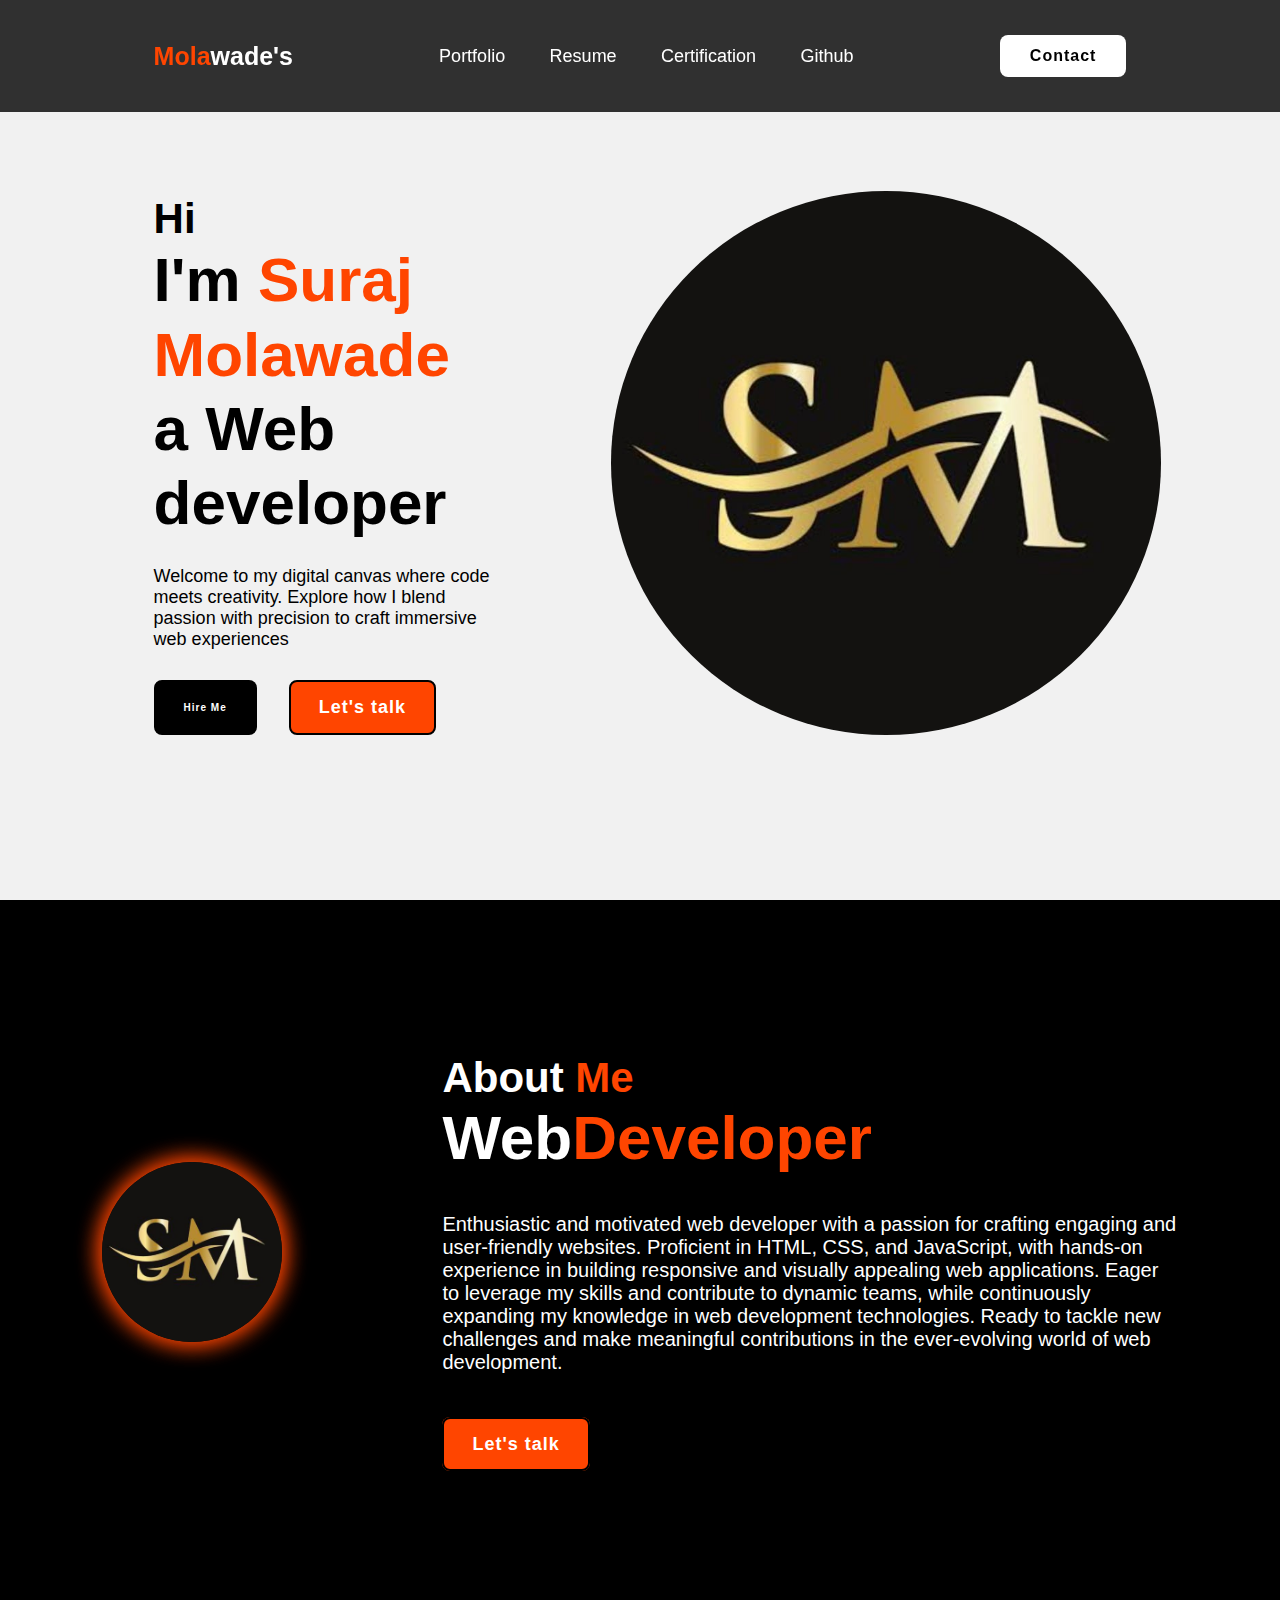
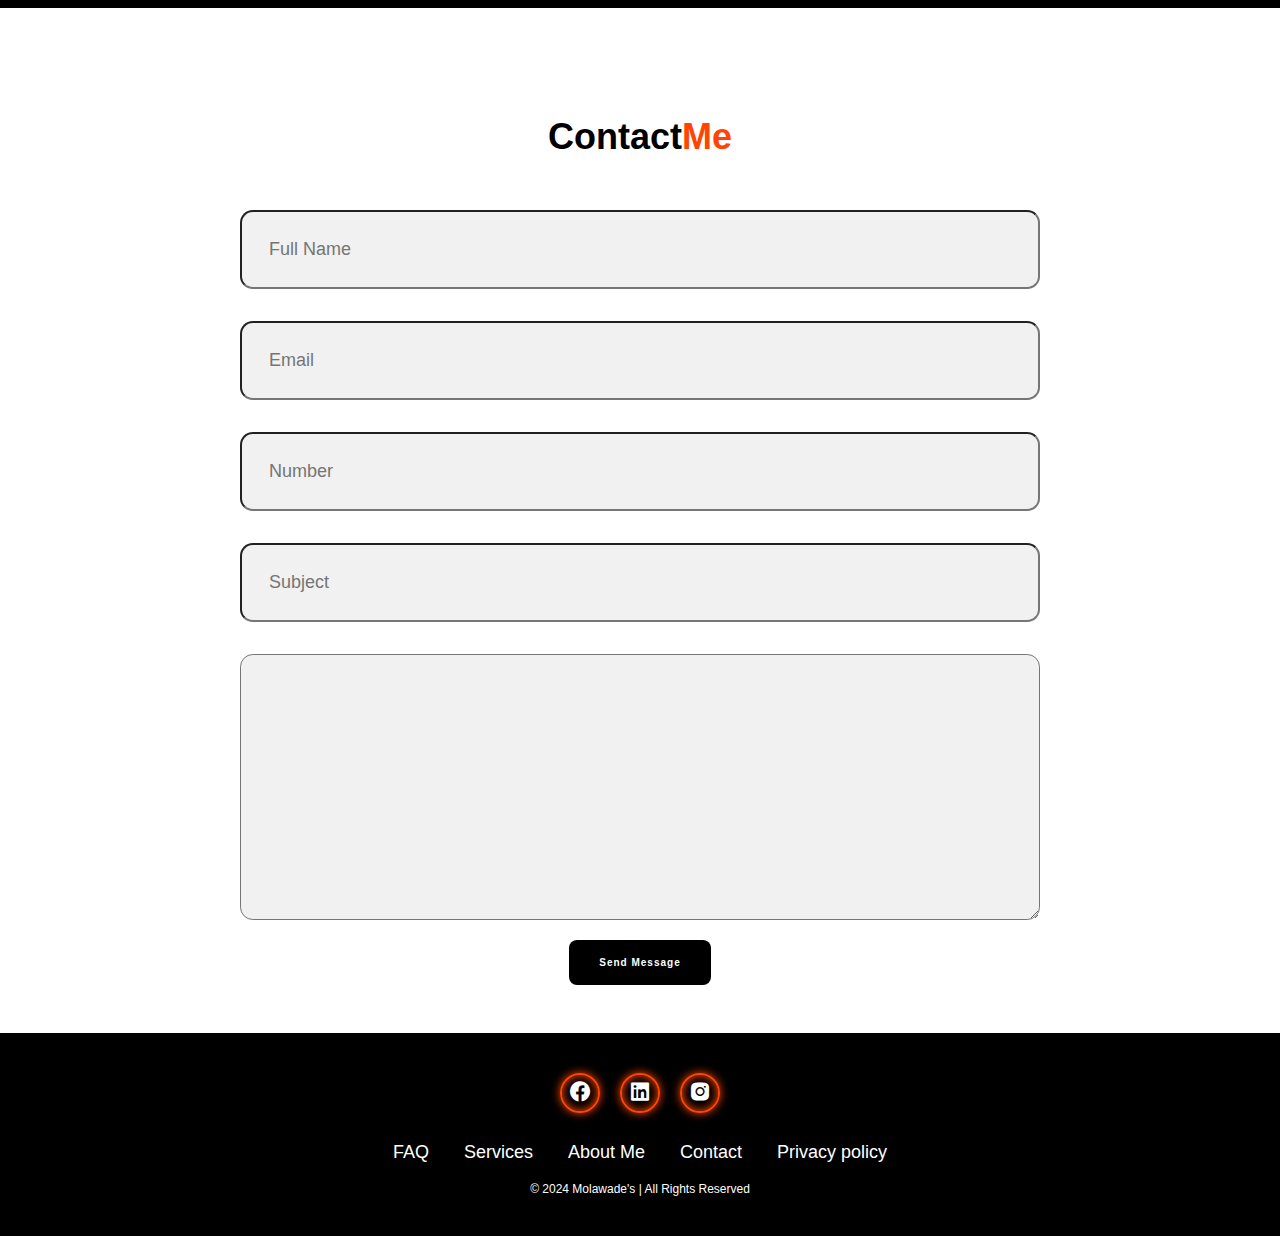
==== Index.html @ 26346272 "Add files via upload" ====
<!DOCTYPE html>
<html lang="en">
<head>
    <meta charset="UTF-8">
    <meta name="viewport" content="width=device-width, initial-scale=1.0">
    <title>Portfolio</title>
    <link href='https://unpkg.com/boxicons@2.1.4/css/boxicons.min.css' rel='stylesheet'>
    <link rel="stylesheet" href="index.css">
</head>
<body>
    <header class="header">
        <a href="#" class="logo"><span>Mola</span>wade's</a>

        <nav class="navbar">
            <a href="#" class="active">Portfolio</a>
            <a href="SM_cv.pdf" class="active">Resume</a>
            <a href="cf.html" class="active">Certification</a>
            <a href="https://github.com/Suraj9860" class="active">Github</a>
        </nav>

        <a href="https://wa.me/09860140042" class="contact">Contact</a>
    </header>

    <section class="home">
        <div class="home-content">
            <h3>Hi</h3>

            <h1>I'm <span>Suraj Molawade</span> a Web developer</h1>

            <p>Welcome to my digital canvas where code meets creativity. Explore how I blend passion with precision to craft immersive web experiences</p>
        
            <div class="btn-box">
                <button class="btn-1">Hire Me</button>
                <a href="https://wa.me/09860140042" class="btn-2">Let's talk</a>
            </div>
        </div>
        <div class="img-box">
            <img src="pflogo.jpg" alt="">
        </div>
    </section>

    <section class="about">
        <div class="about-img">
            <img src="pflogo.jpg" alt="" style="height: 180px; width: 180px;">
        </div>

        <div class="about-content">
            <h2 class="heading">About <span>Me</span></h2>
            <h3>Web<span>Developer</span></h3>
            <p>
                Enthusiastic and motivated web developer with a passion for crafting engaging and user-friendly websites. Proficient in HTML, CSS, and

JavaScript, with hands-on experience in building responsive and visually appealing web applications. Eager to leverage my skills and

contribute to dynamic teams, while continuously expanding my knowledge in web development technologies. Ready to tackle new challenges and make meaningful contributions in the ever-evolving world of web development.
            </p>
            <a href="https://wa.me/09860140042" class="btn-2">Let's talk</a>
        </div>

    </section>

    <section class="contact-form">
        <h2 class="contact-me">Contact<span>Me</span></h2>

        <form action="#">

            <div class="input-box">
                <input type="text" placeholder="Full Name">
                <input type="email" placeholder="Email">
            </div>

            <div class="input-box">
                <input type="number" placeholder="Number">
                <input type="text" placeholder="Subject">
            </div>

            <textarea name="" id="" cols="30" rows="10" placeholder="Your Message">      
            </textarea>
            <input type="submit" value="Send Message" class="btn-1">
        </form>

    </section>

    <footer class="footer">
        <div class="social">
            <a href="https://www.facebook.com/suraj.molawade.18?mibextid=ZbWKwL"><i class='bx bxl-facebook-circle'></i></a>
            <a href="https://www.linkedin.com/in/suraj-molawade-5973652b9?utm_source=share&utm_campaign=share_via&utm_content=profile&utm_medium=android_app"><i class='bx bxl-linkedin-square' ></i></a>
            <a href="https://www.instagram.com/s_u_r_a_j1010?igsh=MXNneXZieXJ2NnIzbA=="><i class='bx bxl-instagram-alt'></i></a>
        </div>

        <ul class="list">
            <li>
                <a href="#">FAQ</a>
            </li>
            <li>
                <a href="#">Services</a>
            </li>
            <li>
                <a href="#">About Me</a>
            </li>
            <li>
                <a href="#">Contact</a>
            </li>
            <li>
                <a href="#">Privacy policy</a>
            </li>
        </ul>

        <p class="copyright">© 2024 Molawade's | All Rights Reserved </p>

    </footer>
</body>
</html>
---- index.css ----
*{
    margin: 0;
    padding: 0;
    box-sizing: border-box;
    font-family: 'poppins',sans-serif;
    text-decoration: none;
    list-style: none;
}

.header{
    position: fixed;
    top: 0;
    left: 0;
    width: 100%;
    padding: 35px 12%;
    background-color: rgba(0,0,0,0.8);
    backdrop-filter: blur(10px);
    display: flex;
    justify-content: space-between;
    align-items: center;
    z-index: 100;    
}

.logo{
    font-size: 25px;
    color: white;
    font-weight: 600;
    transition: 0.3s ease;
}

.logo:hover{
    color: orangered;
    text-shadow: 0 0 25px orangered,
                 0 0 50px orangered;
                 transform: scale(1.1);
}

span{
    color: orangered;
}

.navbar a{
    font-size: 18px;
    color: white;
    font-weight: 500;
    margin: 0 20px;
    border-bottom: 3px solid transparent;
    transition: 0.3s ease;  
}

.navbar a:hover,
.navbar a:active{
    color: orangered;
    border-bottom: 3px solid orangered;
}

.contact{
    padding: 10px 28px;
    background-color: white;
    color: black;
    border: 2px solid transparent;
    border-radius: 8px;
    font-size: 16px;
    letter-spacing: 1px;
    font-weight: 600;
    transition: 0.3s ease;
}

.contact:hover{
    background-color: orangered;
    box-shadow: 0 0 25px orangered;
    color: white;
}

.home{
    width: 100%;
    min-height: 100vh;
    background: rgb(241,241,241);
    display: flex;
    align-items: center;
    gap: 7em;
    padding: 30px 12% 0;
}
.home-content{
    max-width: 800px;
}
.home-content h3{
    font-size: 42px;
}
.home-content h1{
    font-size: 62px;
    line-height: 1.2;
}
.home-content p{
    font-size: 18px;
    margin: 25px 0 30px;
}
.btn-box{
    width: 345px;
    display: flex;
    gap: 2em;
}

.btn-1{
    padding: 15px 28px;
    background-color: black;
    color: white;
    border: 2px solid transparent;
    border-radius: 8px;
    font-size: 10px;
    letter-spacing: 1px;
    font-weight: 600;
    transition: 0.3s ease;
    cursor: pointer;
}

.btn-1:hover{
    background-color: white;
    color: black;
    border: 2px solid black;
}

.btn-2{
    padding: 15px 28px;
    background-color: orangered;
    color: white;
    border: 2px solid black;
    border-radius: 8px;
    font-size: 18px;
    letter-spacing: 1px;
    font-weight: 600;
    transition: 0.3s ease;
    cursor: pointer;
}

.btn-2:hover{
    background-color: white;
    color: orangered;
}

.img-box img{
    border-radius: 50%;
    width: 550px;
}

::-webkit-scrollbar{
    width: 15px;
}
::-webkit-scrollbar-thumb{
    background-color: orangered;
}
::-webkit-scrollbar-track{
    background-color: rgba(0,0,0,0.60);
    width: 50px;
}

.about{
    display: flex;
    justify-content: center;
    align-items: center;
    padding: 12% 8%;
    gap: 10em;
    background: black;
}

.about-img img{
    position: relative;
    width: 550;
    box-shadow: 0 0 25px orangered,
                0 0 25px orangered;
    border-radius: 50%;
}

.about-content h2{
    text-align: left;
    color: white;
    font-size: 42px;
}
.about-content h3{
    font-size: 62px;
    color: white;
}
.about-content p{
    color: white;
    font-size: 20px;
    margin: 2em 0 3em;
}

.contact-form h2{
    text-align: center;
    margin-top: 3em;
    margin-bottom: 1em;
    font-size: 36px;
}
.contact-form form{
    max-width: 50em;
    margin: 1rem auto;
    text-align: center;
    margin-bottom: 3em;
} 

.contact-form form .input-box{
    display: flex;
    justify-content: center;
    flex-wrap: wrap;
}

.contact-form form .input-box input,
.contact-form form textarea{
    width: 100%;
    padding: 1.5em;
    font-size: 18px;
    color: black;
    background: rgb(241, 241, 241);
    border-radius: .8rem;
    margin: 1rem 0;
    margin: none;
}

.footer{
    position: relative;
    bottom: 0;
    width: 100%;
    padding: 40px 0;
    background-color: black;
}

.footer .social{
    text-align: center;
    padding-bottom: 25px;
    color: white;
}

.footer .social a{
    font-size: 24px;
    color: white;
    border: 2px solid orangered;
    width: 40px;
    height: 40px;
    line-height: 38px;
    display: inline-block;
    text-align: center;
    border-radius: 50%;
    margin: 0 8px;
    box-shadow: inset 0 0 10px orangered,0 0 10px orangered;
    transition: 0.3s ease;
}
.footer .social a:hover{
    transform: scale(1,2)translateY(-10px);
    color: orangered;
    border: 2px solid orangered;
}
.footer ul{
    margin-top: 0;
    padding: 0;
    font-size: 18px;
    line-height: 1.6;
    margin-bottom: 0;
    text-align: center;
}

.footer ul li a{
    color: white;
    border-bottom: 3px solid transparent;
    transition: 0.3s ease;
}
.footer ul li a:hover{
    border-bottom: 3px solid orangered;
}
.footer ul li{
    display: inline-block;
    padding: 0 15px;
}
.footer .copyright{
    margin-top: 15px;
    text-align: center;
    font-size: 12px;
    color: white;
}
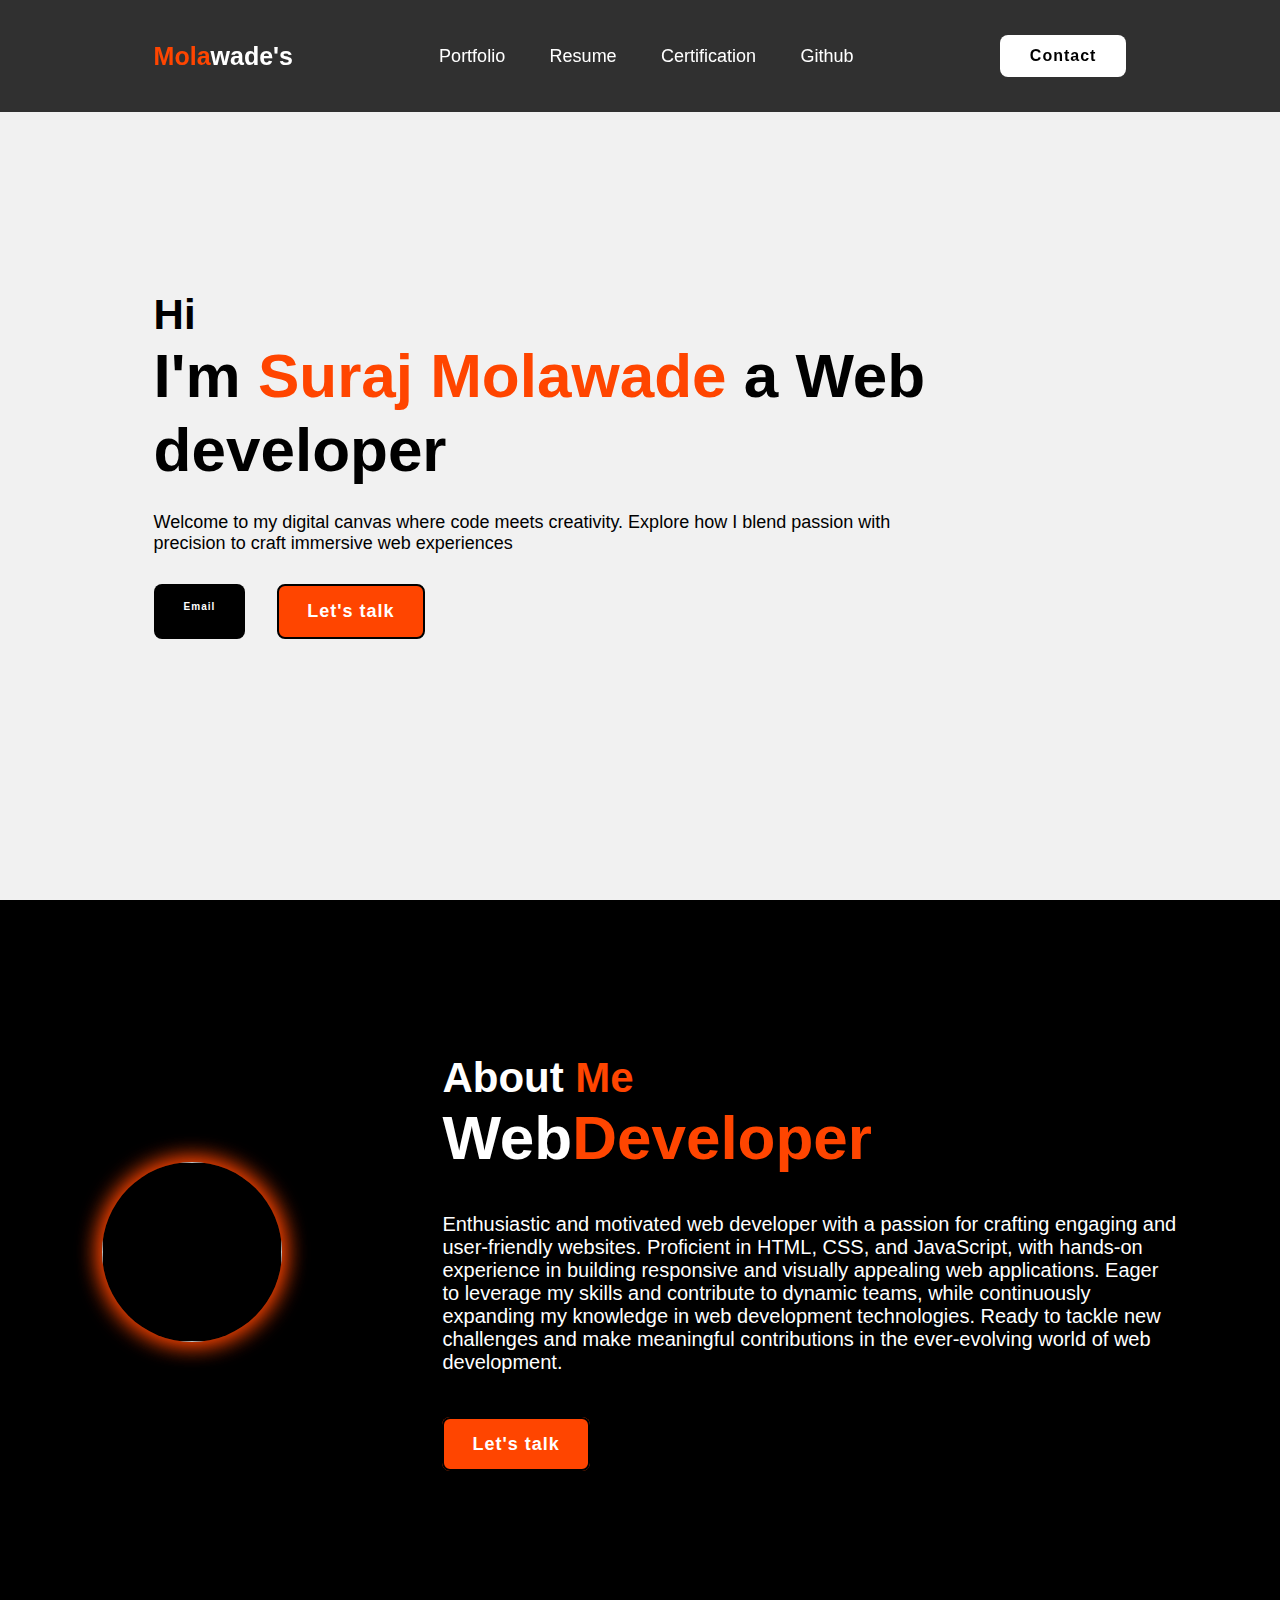
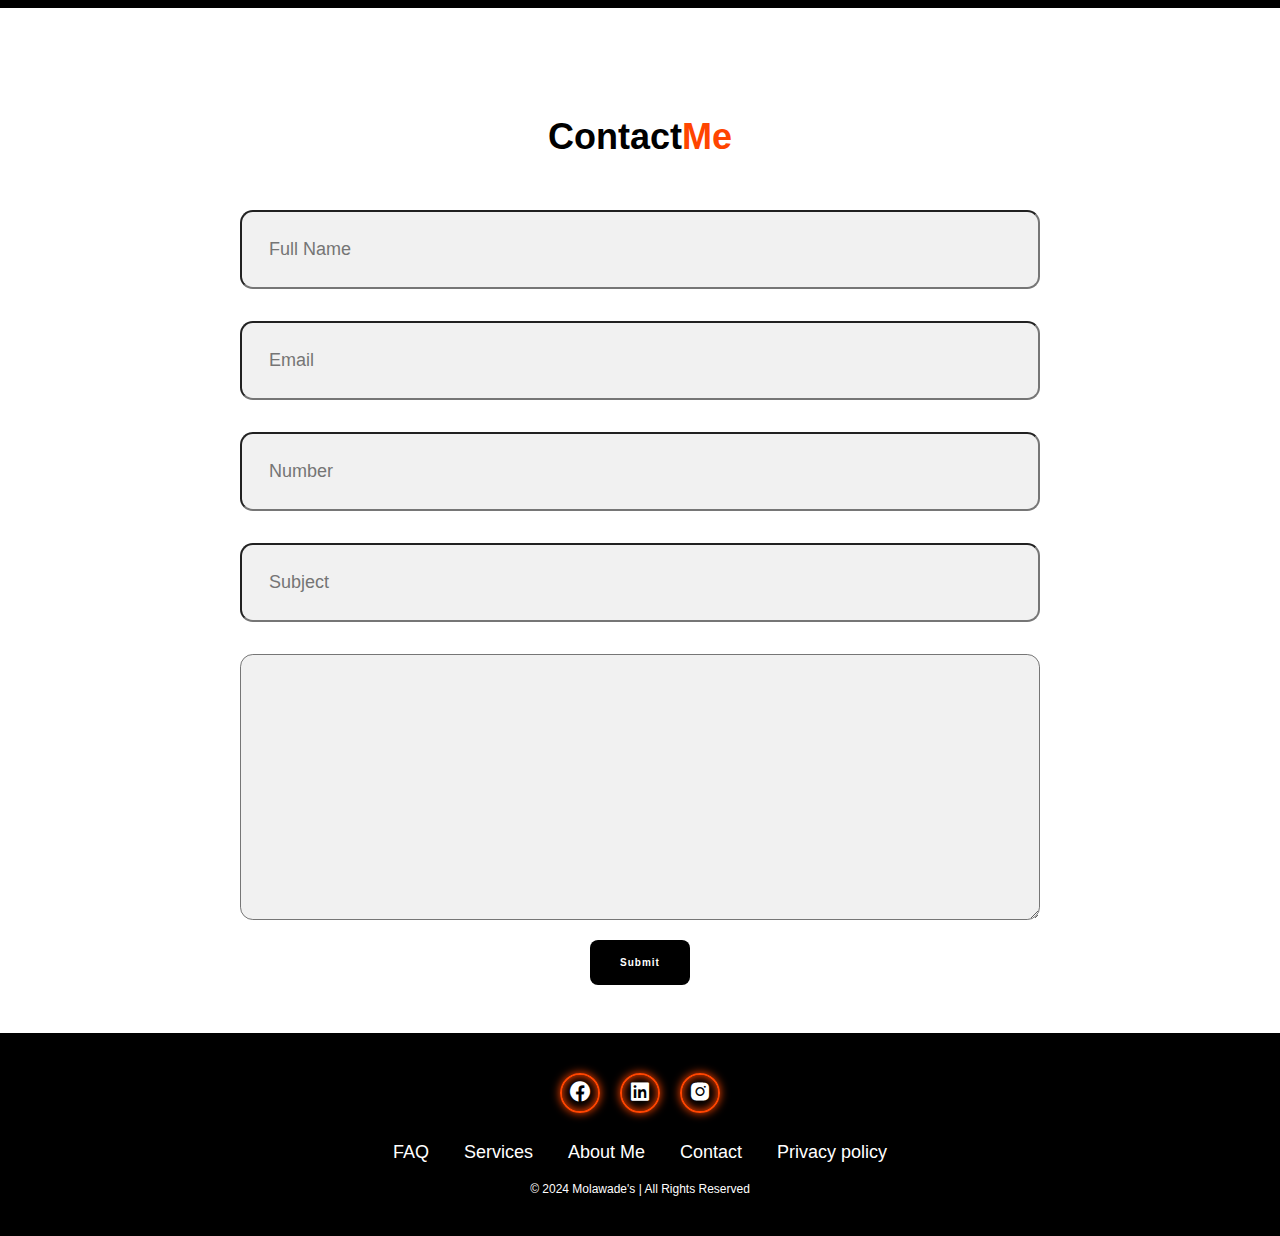
==== commit 04966a21: "Update Index.html" ====
--- a/Index.html
+++ b/Index.html
@@ -13,7 +13,7 @@
 
         <nav class="navbar">
             <a href="#" class="active">Portfolio</a>
-            <a href="SM_cv.pdf" class="active">Resume</a>
+            <a href="Suraj_Molawade_cv.pdf" class="active">Resume</a>
             <a href="cf.html" class="active">Certification</a>
             <a href="https://github.com/Suraj9860" class="active">Github</a>
         </nav>
@@ -30,18 +30,18 @@
             <p>Welcome to my digital canvas where code meets creativity. Explore how I blend passion with precision to craft immersive web experiences</p>
         
             <div class="btn-box">
-                <button class="btn-1">Hire Me</button>
+                <a href=mailto:surajmolawade74@gmail.com class="btn-1">Email</a>
                 <a href="https://wa.me/09860140042" class="btn-2">Let's talk</a>
             </div>
         </div>
         <div class="img-box">
-            <img src="pflogo.jpg" alt="">
+            <img src="SM_logo.jpg" alt="" style="filter: drop-shadow(0 0 40px black);">
         </div>
     </section>
 
     <section class="about">
         <div class="about-img">
-            <img src="pflogo.jpg" alt="" style="height: 180px; width: 180px;">
+            <img src="SM_logo.jpg" alt="" style="height: 180px; width: 180px;">
         </div>
 
         <div class="about-content">
@@ -62,21 +62,22 @@
     <section class="contact-form">
         <h2 class="contact-me">Contact<span>Me</span></h2>
 
-        <form action="#">
+        <form action="https://api.web3forms.com/submit" method="POST">
+            <input type="hidden" name="access_key" value="6f18daa1-894a-41c2-8a3e-deef4ebeea9b">
 
             <div class="input-box">
-                <input type="text" placeholder="Full Name">
-                <input type="email" placeholder="Email">
+                <input type="text" name="first_name" placeholder="Full Name" required>
+                <input type="email" name="email" placeholder="Email" required>
             </div>
 
             <div class="input-box">
-                <input type="number" placeholder="Number">
-                <input type="text" placeholder="Subject">
+                <input type="number" name="phone" placeholder="Number" required>
+                <input type="text" name="subject" placeholder="Subject" required>
             </div>
 
-            <textarea name="" id="" cols="30" rows="10" placeholder="Your Message">      
+            <textarea cols="30" name="textarea" rows="10" placeholder="Your Message">      
             </textarea>
-            <input type="submit" value="Send Message" class="btn-1">
+            <button type="submit" class="btn-1">Submit</button>
         </form>
 
     </section>
@@ -99,10 +100,10 @@
                 <a href="#">About Me</a>
             </li>
             <li>
-                <a href="#">Contact</a>
+                <a href="https://wa.me/09860140042">Contact</a>
             </li>
             <li>
-                <a href="#">Privacy policy</a>
+                <a href="P_P.html">Privacy policy</a>
             </li>
         </ul>
 
@@ -110,4 +111,4 @@
 
     </footer>
 </body>
-</html>+</html>
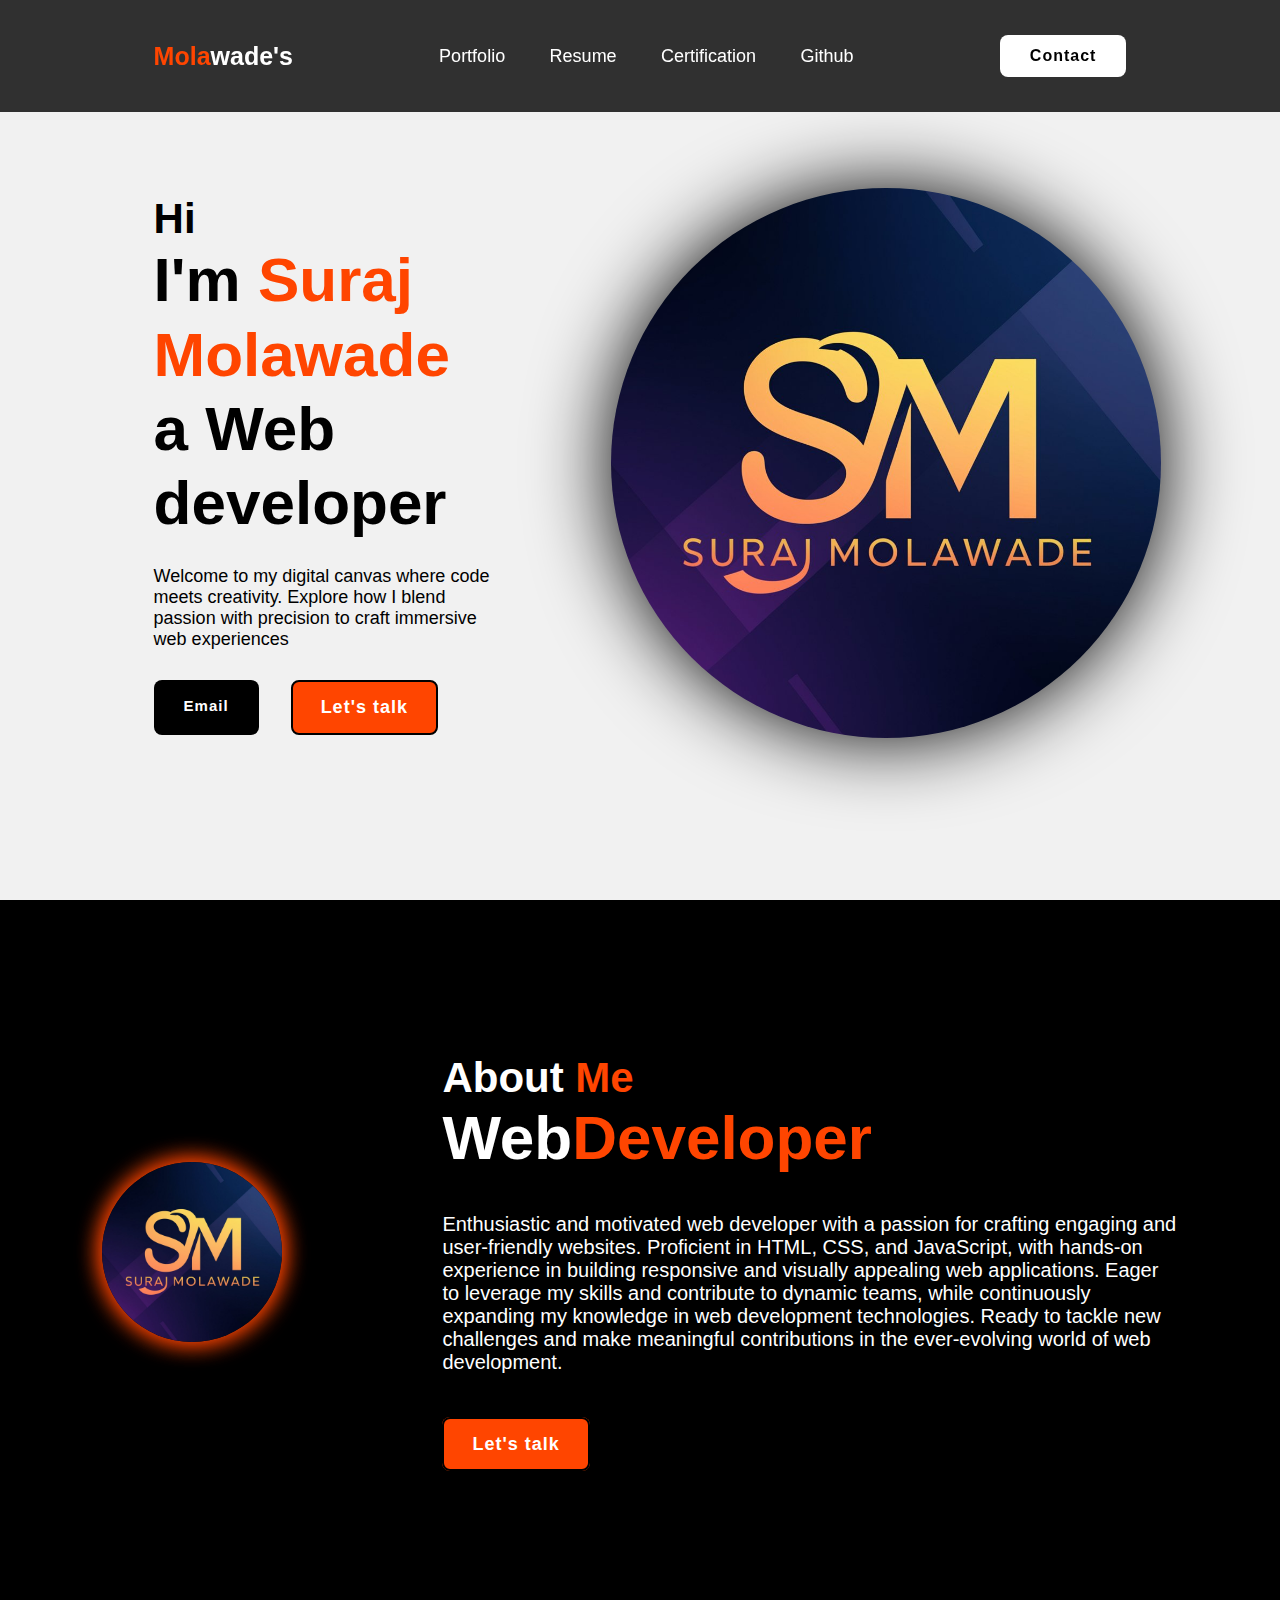
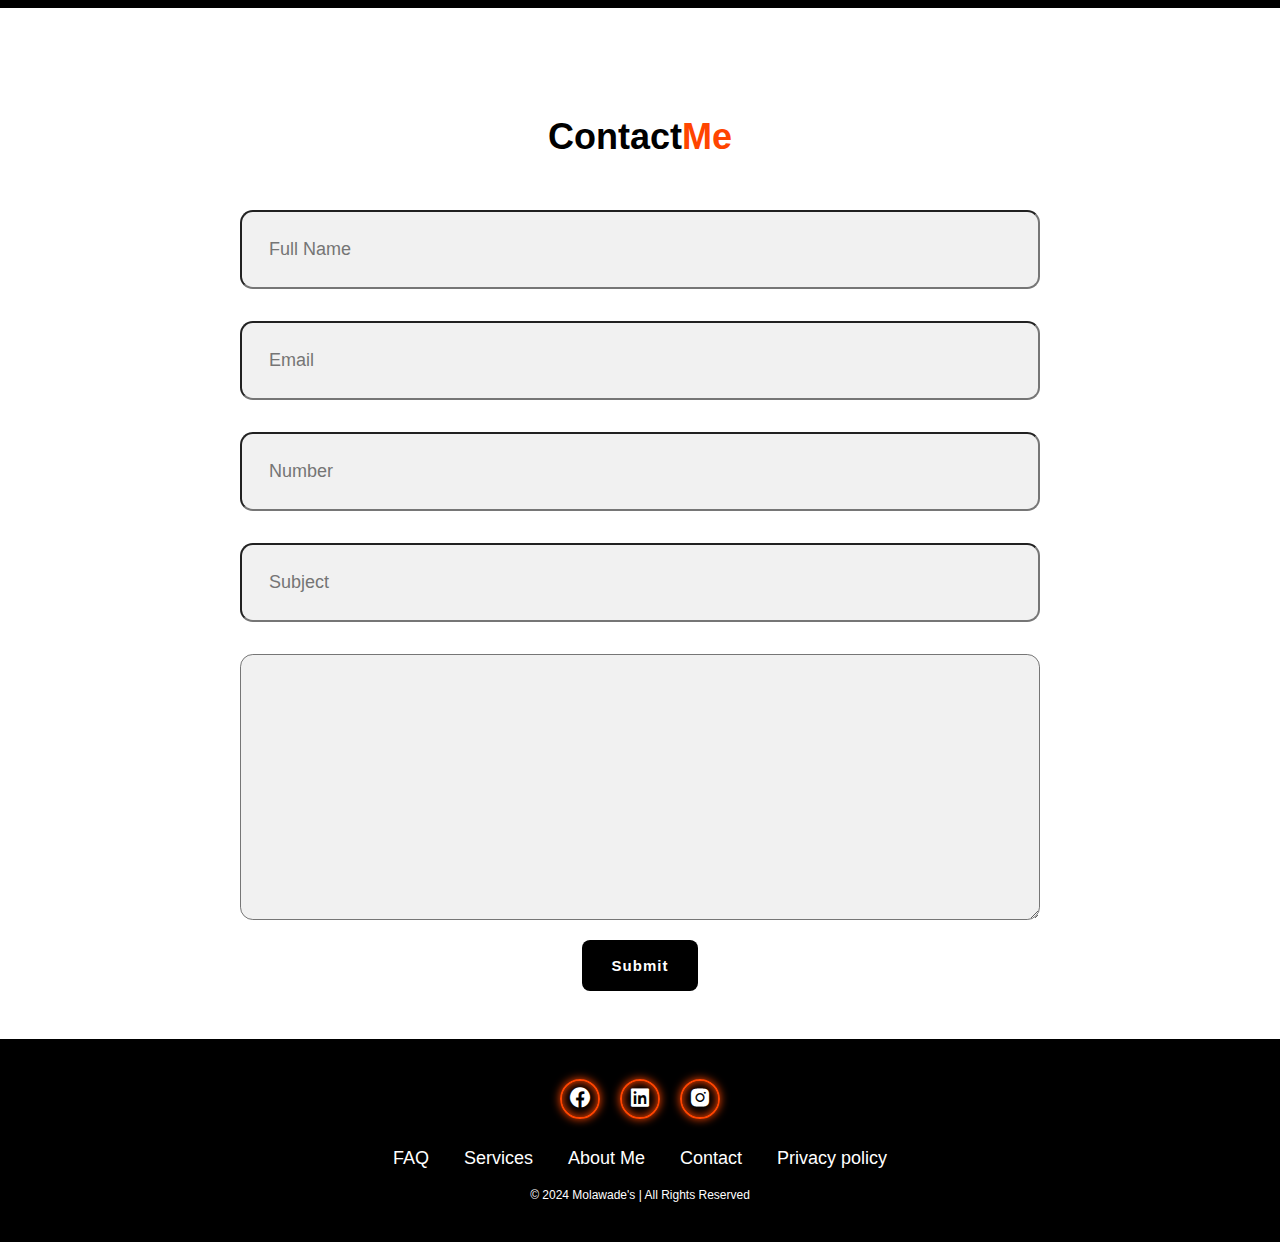
==== commit c567cf7f: "updated portfolio" ====
--- a/Index.html
+++ b/Index.html
@@ -111,4 +111,4 @@
 
     </footer>
 </body>
-</html>
+</html>--- a/index.css
+++ b/index.css
@@ -107,7 +107,7 @@
     color: white;
     border: 2px solid transparent;
     border-radius: 8px;
-    font-size: 10px;
+    font-size: 15px;
     letter-spacing: 1px;
     font-weight: 600;
     transition: 0.3s ease;
@@ -145,13 +145,16 @@
 
 ::-webkit-scrollbar{
     width: 15px;
+    border-radius: 20px;
 }
 ::-webkit-scrollbar-thumb{
     background-color: orangered;
+    border-radius: 20px;
 }
 ::-webkit-scrollbar-track{
     background-color: rgba(0,0,0,0.60);
     width: 50px;
+    border-radius: 20px;
 }
 
 .about{
@@ -161,6 +164,7 @@
     padding: 12% 8%;
     gap: 10em;
     background: black;
+    width: 100%;
 }
 
 .about-img img{
@@ -276,4 +280,4 @@
     text-align: center;
     font-size: 12px;
     color: white;
-}+}
